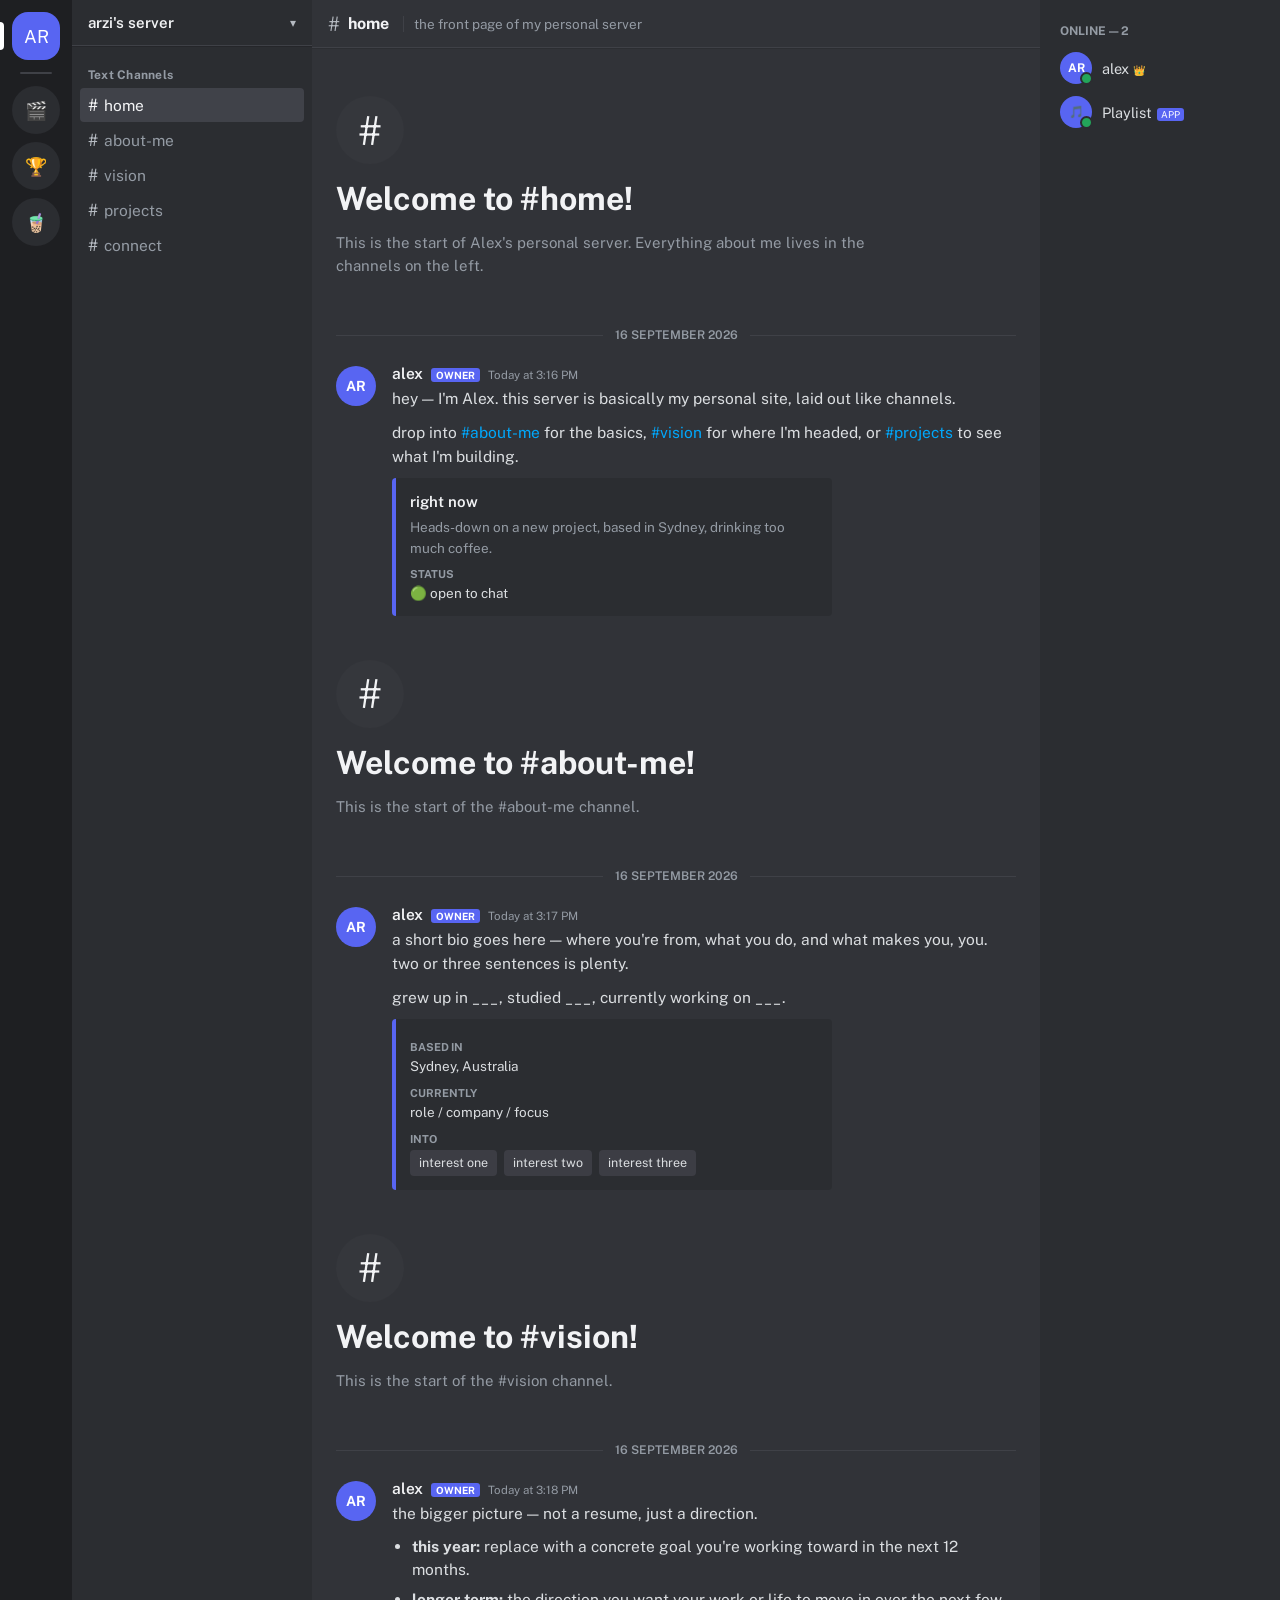
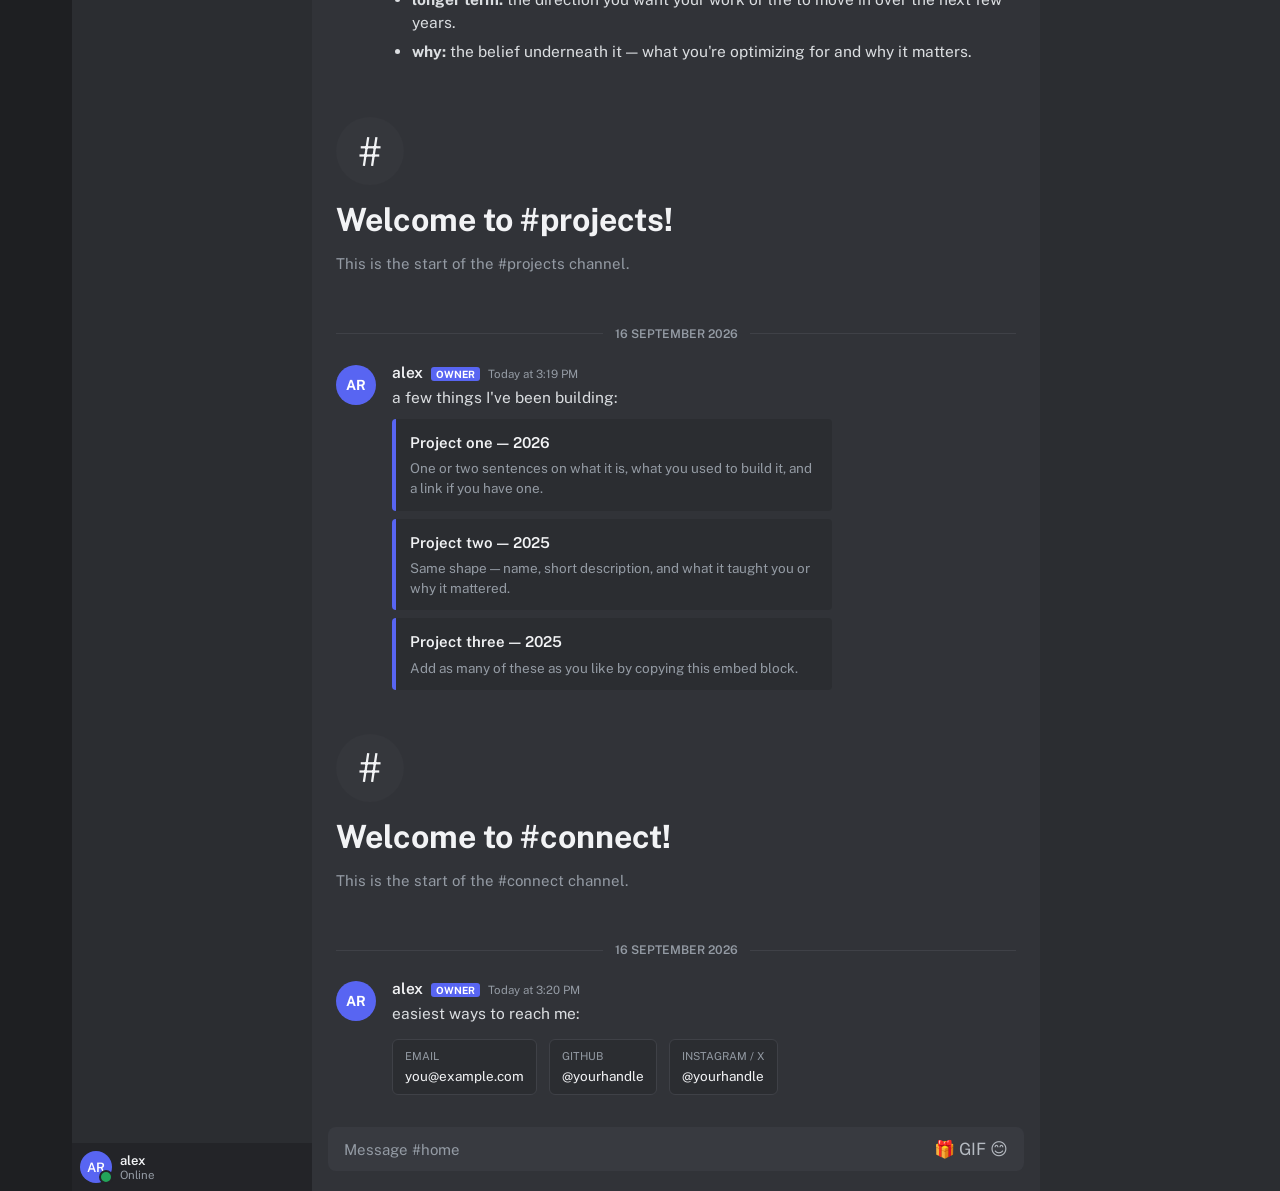
==== index.html @ 6d818368 "change to index" ====
<!DOCTYPE html>
<html lang="en">
<head>
<meta charset="UTF-8">
<meta name="viewport" content="width=device-width, initial-scale=1.0">
<title>arzi's server</title>
<link rel="preconnect" href="https://fonts.googleapis.com">
<link rel="preconnect" href="https://fonts.gstatic.com" crossorigin>
<link href="https://fonts.googleapis.com/css2?family=Ginto:wght@400;500;600;700&family=Public+Sans:wght@400;500;600;700&display=swap" rel="stylesheet">
<link rel="stylesheet" href="style.css">
</head>
<body>

<div class="mobile-bar">
  <button id="openSidebar" aria-label="Open channels">☰</button>
  <span class="hash" style="color:var(--icon);font-size:18px;">#</span>
  <span class="mcname" id="mobileChannelName">home</span>
</div>

<div class="sidebar-overlay" id="overlay"></div>

<div class="app">

  <!-- SERVER RAIL -->
  <nav class="server-rail" aria-label="Servers">
    <div class="server-icon active" title="arzi's server">AR</div>
    <div class="server-divider"></div>
    <div class="server-icon" title="other server">🎬</div>
    <div class="server-icon" title="other server">🏆</div>
    <div class="server-icon" title="other server">🧋</div>
  </nav>

  <!-- CHANNEL SIDEBAR -->
  <nav class="channel-sidebar" id="channelSidebar">
    <div class="server-header">
      arzi's server <span class="chev">▾</span>
    </div>
    <div class="channel-list" role="tablist" aria-label="Channels">
      <div class="category-label">Text Channels</div>
      <button class="channel-item" role="tab" data-target="home" aria-current="true">
        <span class="hash">#</span> home
      </button>
      <button class="channel-item" role="tab" data-target="about">
        <span class="hash">#</span> about-me
      </button>
      <button class="channel-item" role="tab" data-target="vision">
        <span class="hash">#</span> vision
      </button>
      <button class="channel-item" role="tab" data-target="projects">
        <span class="hash">#</span> projects
      </button>
      <button class="channel-item" role="tab" data-target="connect">
        <span class="hash">#</span> connect
      </button>
    </div>
    <div class="user-footer">
      <div class="user-avatar">AR</div>
      <div>
        <div class="uname">alex</div>
        <div class="ustatus">Online</div>
      </div>
    </div>
  </nav>

  <!-- MAIN -->
  <div class="main">
    <div class="top-bar">
      <span class="hash">#</span>
      <span class="cname" id="topChannelName">home</span>
      <span class="topic" id="topChannelTopic">the front page of my personal server</span>
    </div>

    <div class="chat-scroll">

      <!-- HOME -->
      <section class="panel active" id="panel-home">
        <div class="channel-intro">
          <div class="big-hash">#</div>
          <h1>Welcome to #home!</h1>
          <p>This is the start of Alex's personal server. Everything about me lives in the channels on the left.</p>
        </div>

        <div class="day-divider">16 SEPTEMBER 2026</div>

        <div class="message">
          <div class="msg-avatar">AR</div>
          <div class="msg-body">
            <div class="msg-head">
              <span class="msg-name">alex</span>
              <span class="msg-badge">OWNER</span>
              <span class="msg-time">Today at 3:16 PM</span>
            </div>
            <div class="msg-text">
              <p>hey — I'm Alex. this server is basically my personal site, laid out like channels.</p>
              <p>drop into <a href="#" data-jump="about">#about-me</a> for the basics, <a href="#" data-jump="vision">#vision</a> for where I'm headed, or <a href="#" data-jump="projects">#projects</a> to see what I'm building.</p>
              <div class="embed">
                <div class="e-title">right now</div>
                <div class="e-desc">Heads-down on a new project, based in Sydney, drinking too much coffee.</div>
                <div class="e-field">
                  <div class="fk">STATUS</div>
                  <div class="fv">🟢 open to chat</div>
                </div>
              </div>
            </div>
          </div>
        </div>
      </section>

      <!-- ABOUT -->
      <section class="panel" id="panel-about">
        <div class="channel-intro">
          <div class="big-hash">#</div>
          <h1>Welcome to #about-me!</h1>
          <p>This is the start of the #about-me channel.</p>
        </div>

        <div class="day-divider">16 SEPTEMBER 2026</div>

        <div class="message">
          <div class="msg-avatar">AR</div>
          <div class="msg-body">
            <div class="msg-head">
              <span class="msg-name">alex</span>
              <span class="msg-badge">OWNER</span>
              <span class="msg-time">Today at 3:17 PM</span>
            </div>
            <div class="msg-text">
              <p>a short bio goes here — where you're from, what you do, and what makes you, you. two or three sentences is plenty.</p>
              <p>grew up in ___, studied ___, currently working on ___.</p>
              <div class="embed">
                <div class="e-field">
                  <div class="fk">BASED IN</div>
                  <div class="fv">Sydney, Australia</div>
                </div>
                <div class="e-field">
                  <div class="fk">CURRENTLY</div>
                  <div class="fv">role / company / focus</div>
                </div>
                <div class="e-field">
                  <div class="fk">INTO</div>
                  <div class="fv">
                    <span class="pill-tag">interest one</span>
                    <span class="pill-tag">interest two</span>
                    <span class="pill-tag">interest three</span>
                  </div>
                </div>
              </div>
            </div>
          </div>
        </div>
      </section>

      <!-- VISION -->
      <section class="panel" id="panel-vision">
        <div class="channel-intro">
          <div class="big-hash">#</div>
          <h1>Welcome to #vision!</h1>
          <p>This is the start of the #vision channel.</p>
        </div>

        <div class="day-divider">16 SEPTEMBER 2026</div>

        <div class="message">
          <div class="msg-avatar">AR</div>
          <div class="msg-body">
            <div class="msg-head">
              <span class="msg-name">alex</span>
              <span class="msg-badge">OWNER</span>
              <span class="msg-time">Today at 3:18 PM</span>
            </div>
            <div class="msg-text">
              <p>the bigger picture — not a resume, just a direction.</p>
              <ul>
                <li><strong>this year:</strong> replace with a concrete goal you're working toward in the next 12 months.</li>
                <li><strong>longer term:</strong> the direction you want your work or life to move in over the next few years.</li>
                <li><strong>why:</strong> the belief underneath it — what you're optimizing for and why it matters.</li>
              </ul>
            </div>
          </div>
        </div>
      </section>

      <!-- PROJECTS -->
      <section class="panel" id="panel-projects">
        <div class="channel-intro">
          <div class="big-hash">#</div>
          <h1>Welcome to #projects!</h1>
          <p>This is the start of the #projects channel.</p>
        </div>

        <div class="day-divider">16 SEPTEMBER 2026</div>

        <div class="message">
          <div class="msg-avatar">AR</div>
          <div class="msg-body">
            <div class="msg-head">
              <span class="msg-name">alex</span>
              <span class="msg-badge">OWNER</span>
              <span class="msg-time">Today at 3:19 PM</span>
            </div>
            <div class="msg-text">
              <p>a few things I've been building:</p>
              <div class="embed">
                <div class="e-title">Project one — 2026</div>
                <div class="e-desc">One or two sentences on what it is, what you used to build it, and a link if you have one.</div>
              </div>
              <div class="embed">
                <div class="e-title">Project two — 2025</div>
                <div class="e-desc">Same shape — name, short description, and what it taught you or why it mattered.</div>
              </div>
              <div class="embed">
                <div class="e-title">Project three — 2025</div>
                <div class="e-desc">Add as many of these as you like by copying this embed block.</div>
              </div>
            </div>
          </div>
        </div>
      </section>

      <!-- CONNECT -->
      <section class="panel" id="panel-connect">
        <div class="channel-intro">
          <div class="big-hash">#</div>
          <h1>Welcome to #connect!</h1>
          <p>This is the start of the #connect channel.</p>
        </div>

        <div class="day-divider">16 SEPTEMBER 2026</div>

        <div class="message">
          <div class="msg-avatar">AR</div>
          <div class="msg-body">
            <div class="msg-head">
              <span class="msg-name">alex</span>
              <span class="msg-badge">OWNER</span>
              <span class="msg-time">Today at 3:20 PM</span>
            </div>
            <div class="msg-text">
              <p>easiest ways to reach me:</p>
              <div>
                <a class="link-embed" href="mailto:you@example.com"><span><span class="plat">EMAIL</span>you@example.com</span></a>
                <a class="link-embed" href="#"><span><span class="plat">GITHUB</span>@yourhandle</span></a>
                <a class="link-embed" href="#"><span><span class="plat">INSTAGRAM / X</span>@yourhandle</span></a>
              </div>
            </div>
          </div>
        </div>
      </section>

    </div>

    <div class="composer">
      <div class="composer-box">
        <span id="composerPlaceholder">Message #home</span>
        <span class="composer-icons">🎁 GIF 😊</span>
      </div>
    </div>
  </div>

  <!-- MEMBERS -->
  <aside class="members">
    <div class="glabel">ONLINE — 2</div>
    <div class="member">
      <div class="mav">AR</div>
      <div><span class="mname">alex</span><span class="mrole">👑</span></div>
    </div>
    <div class="member">
      <div class="mav bot">🎵</div>
      <div><span class="mname">Playlist</span><span class="mtag">APP</span></div>
    </div>
  </aside>

</div>

<script src="script.js"></script>

</body>
</html>
---- style.css ----
:root {
    --rail: #1e1f22;
    --sidebar: #2b2d31;
    --main: #313338;
    --card: #2b2d31;
    --hover: #35373c;
    --divider: #3f4147;
    --text: #dbdee1;
    --text-bright: #f2f3f5;
    --text-muted: #949ba4;
    --blurple: #5865f2;
    --green: #23a55a;
    --icon: #b5bac1;
  }
 
  * { box-sizing: border-box; }
 
  body {
    margin: 0;
    background: var(--main);
    color: var(--text);
    font-family: 'Public Sans', system-ui, sans-serif;
    -webkit-font-smoothing: antialiased;
    height: 100vh;
    overflow: hidden;
  }
 
  h1, h2, h3 { font-family: 'Ginto', 'Public Sans', sans-serif; margin: 0; }
  a { color: #00a8fc; text-decoration: none; }
  a:hover { text-decoration: underline; }
 
  .app {
    display: grid;
    grid-template-columns: 72px 240px 1fr 240px;
    height: 100vh;
  }
 
  /* ===== SERVER RAIL ===== */
  .server-rail {
    background: var(--rail);
    display: flex;
    flex-direction: column;
    align-items: center;
    padding: 12px 0;
    gap: 8px;
    overflow-y: auto;
  }
 
  .server-icon {
    width: 48px; height: 48px;
    border-radius: 50%;
    background: var(--sidebar);
    display: flex; align-items: center; justify-content: center;
    font-size: 18px;
    color: var(--text);
    cursor: pointer;
    transition: border-radius 0.15s ease, background 0.15s ease;
    flex-shrink: 0;
    position: relative;
  }
 
  .server-icon:hover { border-radius: 16px; background: var(--blurple); color: #fff; }
 
  .server-icon.active {
    border-radius: 16px;
    background: var(--blurple);
    color: #fff;
  }
 
  .server-icon.active::before {
    content: "";
    position: absolute;
    left: -12px;
    width: 4px; height: 28px;
    border-radius: 0 4px 4px 0;
    background: #fff;
  }
 
  .server-divider {
    width: 32px; height: 2px;
    background: var(--divider);
    border-radius: 1px;
    margin: 4px 0;
  }
 
  /* ===== CHANNEL SIDEBAR ===== */
  .channel-sidebar {
    background: var(--sidebar);
    display: flex;
    flex-direction: column;
  }
 
  .server-header {
    padding: 14px 16px;
    border-bottom: 1px solid var(--divider);
    display: flex;
    align-items: center;
    justify-content: space-between;
    font-weight: 600;
    color: var(--text-bright);
    font-size: 15px;
    box-shadow: 0 1px 0 rgba(0,0,0,0.15);
  }
 
  .server-header .chev { color: var(--icon); font-size: 12px; }
 
  .channel-list {
    flex: 1;
    padding: 12px 8px;
    overflow-y: auto;
  }
 
  .category-label {
    font-size: 12px;
    font-weight: 700;
    letter-spacing: 0.02em;
    color: var(--text-muted);
    padding: 6px 8px;
    margin-top: 4px;
    display: flex;
    align-items: center;
    justify-content: space-between;
  }
 
  .channel-item {
    display: flex;
    align-items: center;
    gap: 6px;
    padding: 7px 8px;
    border-radius: 4px;
    color: var(--text-muted);
    font-size: 15.5px;
    cursor: pointer;
    margin-bottom: 1px;
    border: none;
    background: none;
    width: 100%;
    text-align: left;
    font-family: inherit;
  }
 
  .channel-item .hash { font-size: 17px; color: var(--icon); font-weight: 500; }
 
  .channel-item:hover {
    background: var(--hover);
    color: var(--text);
  }
 
  .channel-item[aria-current="true"] {
    background: #404249;
    color: var(--text-bright);
  }
 
  .channel-item[aria-current="true"] .hash { color: var(--text-bright); }
 
  .user-footer {
    padding: 8px;
    background: #232428;
    display: flex;
    align-items: center;
    gap: 8px;
  }
 
  .user-avatar {
    width: 32px; height: 32px;
    border-radius: 50%;
    background: var(--blurple);
    display: flex; align-items: center; justify-content: center;
    font-size: 13px; color: #fff; font-weight: 600;
    position: relative;
    flex-shrink: 0;
  }
 
  .user-avatar::after {
    content: "";
    position: absolute;
    right: -1px; bottom: -1px;
    width: 10px; height: 10px;
    border-radius: 50%;
    background: var(--green);
    border: 2.5px solid #232428;
  }
 
  .user-footer .uname { font-size: 13px; color: var(--text-bright); font-weight: 600; }
  .user-footer .ustatus { font-size: 11.5px; color: var(--text-muted); }
 
  /* ===== MAIN ===== */
  .main {
    display: flex;
    flex-direction: column;
    min-width: 0;
  }
 
  .top-bar {
    height: 48px;
    border-bottom: 1px solid var(--divider);
    display: flex;
    align-items: center;
    padding: 0 16px;
    gap: 8px;
    box-shadow: 0 1px 0 rgba(0,0,0,0.1);
    flex-shrink: 0;
  }
 
  .top-bar .hash { color: var(--icon); font-size: 20px; }
  .top-bar .cname { font-weight: 700; color: var(--text-bright); font-size: 16px; }
  .top-bar .topic {
    color: var(--text-muted);
    font-size: 13.5px;
    padding-left: 10px;
    margin-left: 6px;
    border-left: 1px solid var(--divider);
    white-space: nowrap;
    overflow: hidden;
    text-overflow: ellipsis;
  }
 
  .chat-scroll {
    flex: 1;
    overflow-y: auto;
    padding: 24px 24px 8px;
  }
 
  .channel-intro {
    padding: 24px 0 20px;
  }
 
  .channel-intro .big-hash {
    width: 68px; height: 68px;
    border-radius: 50%;
    background: var(--hover);
    display: flex; align-items: center; justify-content: center;
    font-size: 40px;
    color: var(--text-bright);
    margin-bottom: 16px;
  }
 
  .channel-intro h1 {
    font-size: 32px;
    color: var(--text-bright);
    margin-bottom: 8px;
  }
 
  .channel-intro p {
    color: var(--text-muted);
    font-size: 15px;
    max-width: 60ch;
    line-height: 1.5;
  }
 
  .day-divider {
    display: flex;
    align-items: center;
    gap: 12px;
    color: var(--text-muted);
    font-size: 12px;
    font-weight: 600;
    margin: 16px 0 20px;
  }
 
  .day-divider::before, .day-divider::after {
    content: "";
    flex: 1;
    height: 1px;
    background: var(--divider);
  }
 
  .message {
    display: flex;
    gap: 16px;
    padding: 2px 8px;
    margin: 0 -8px 18px;
    border-radius: 6px;
  }
 
  .message:hover { background: rgba(0,0,0,0.08); }
 
  .msg-avatar {
    width: 40px; height: 40px;
    border-radius: 50%;
    background: var(--blurple);
    display: flex; align-items: center; justify-content: center;
    font-weight: 700; color: #fff; font-size: 14px;
    flex-shrink: 0;
    margin-top: 2px;
  }
 
  .msg-body { min-width: 0; flex: 1; }
 
  .msg-head {
    display: flex;
    align-items: baseline;
    gap: 8px;
    margin-bottom: 4px;
  }
 
  .msg-name { font-weight: 600; color: var(--text-bright); font-size: 15.5px; }
  .msg-time { font-size: 11.5px; color: var(--text-muted); }
  .msg-badge {
    font-size: 10px;
    font-weight: 700;
    background: var(--blurple);
    color: #fff;
    padding: 1px 5px;
    border-radius: 3px;
  }
 
  .msg-text { color: var(--text); font-size: 15.5px; line-height: 1.55; }
  .msg-text p { margin: 0 0 10px; }
  .msg-text p:last-child { margin-bottom: 0; }
 
  .msg-text ul { margin: 6px 0 10px; padding-left: 20px; }
  .msg-text li { margin-bottom: 6px; line-height: 1.5; }
 
  .embed {
    border-left: 4px solid var(--blurple);
    background: #2b2d31;
    border-radius: 4px;
    padding: 12px 14px;
    margin-top: 8px;
    max-width: 440px;
  }
 
  .embed .e-title { font-weight: 600; color: var(--text-bright); font-size: 15px; margin-bottom: 4px; }
  .embed .e-desc { color: var(--text-muted); font-size: 13.5px; line-height: 1.5; }
  .embed .e-field { margin-top: 8px; }
  .embed .e-field .fk { font-size: 11px; font-weight: 700; color: var(--text-muted); text-transform: none; }
  .embed .e-field .fv { font-size: 13.5px; color: var(--text); }
 
  .pill-tag {
    display: inline-block;
    background: #3c3d44;
    color: var(--text);
    font-size: 12.5px;
    padding: 3px 9px;
    border-radius: 4px;
    margin: 2px 4px 2px 0;
  }
 
  .link-embed {
    display: inline-flex;
    align-items: center;
    gap: 8px;
    background: #2b2d31;
    border: 1px solid var(--divider);
    border-radius: 6px;
    padding: 8px 12px;
    margin: 4px 8px 4px 0;
    color: var(--text-bright);
    font-size: 13.5px;
    text-decoration: none;
  }
  .link-embed:hover { background: var(--hover); text-decoration: none; }
  .link-embed .plat { color: var(--text-muted); font-size: 11px; display: block; }
 
  .composer {
    padding: 0 16px 20px;
    flex-shrink: 0;
  }
 
  .composer-box {
    background: #383a40;
    border-radius: 8px;
    padding: 12px 16px;
    color: var(--text-muted);
    font-size: 15px;
    display: flex;
    align-items: center;
    justify-content: space-between;
  }
 
  .composer-icons { display: flex; gap: 14px; color: var(--icon); font-size: 17px; }
 
  /* ===== MEMBER LIST ===== */
  .members {
    background: var(--sidebar);
    padding: 20px 12px;
    overflow-y: auto;
  }
 
  .members .glabel {
    font-size: 12px;
    font-weight: 700;
    color: var(--text-muted);
    padding: 4px 8px;
    margin-bottom: 4px;
  }
 
  .member {
    display: flex;
    align-items: center;
    gap: 10px;
    padding: 6px 8px;
    border-radius: 4px;
  }
 
  .member:hover { background: var(--hover); }
 
  .member .mav {
    width: 32px; height: 32px;
    border-radius: 50%;
    background: var(--blurple);
    display: flex; align-items: center; justify-content: center;
    font-size: 12px; font-weight: 700; color: #fff;
    position: relative;
    flex-shrink: 0;
  }
 
  .member .mav.bot { background: #5865f2; }
 
  .member .mav::after {
    content: "";
    position: absolute;
    right: -1px; bottom: -1px;
    width: 9px; height: 9px;
    border-radius: 50%;
    background: var(--green);
    border: 2px solid var(--sidebar);
  }
 
  .member .mname { font-size: 14.5px; color: var(--text); }
  .member .mrole { font-size: 10px; color: #f0b232; margin-left: 4px; }
  .member .mtag {
    font-size: 9.5px;
    background: var(--blurple);
    color: #fff;
    padding: 1px 4px;
    border-radius: 3px;
    margin-left: 5px;
  }
 
  /* ===== MOBILE ===== */
  .mobile-bar {
    display: none;
  }
 
  @media (max-width: 900px) {
    .app { grid-template-columns: 1fr; }
    .server-rail, .channel-sidebar, .members { display: none; }
    .server-rail.open, .channel-sidebar.open { display: flex; }
 
    .mobile-bar {
      display: flex;
      align-items: center;
      gap: 10px;
      height: 48px;
      padding: 0 12px;
      background: var(--sidebar);
      border-bottom: 1px solid var(--divider);
      flex-shrink: 0;
    }
    .mobile-bar button {
      background: none; border: none; color: var(--text-bright);
      font-size: 20px; cursor: pointer; padding: 4px;
    }
    .mobile-bar .mcname { font-weight: 700; color: var(--text-bright); }
 
    .sidebar-overlay {
      position: fixed; inset: 0;
      background: rgba(0,0,0,0.5);
      z-index: 20;
      display: none;
    }
    .sidebar-overlay.open { display: block; }
 
    .channel-sidebar.open {
      position: fixed;
      left: 0; top: 0; bottom: 0;
      width: 240px;
      z-index: 30;
    }
 
    .channel-intro h1 { font-size: 24px; }
    .embed { max-width: 100%; }
  }
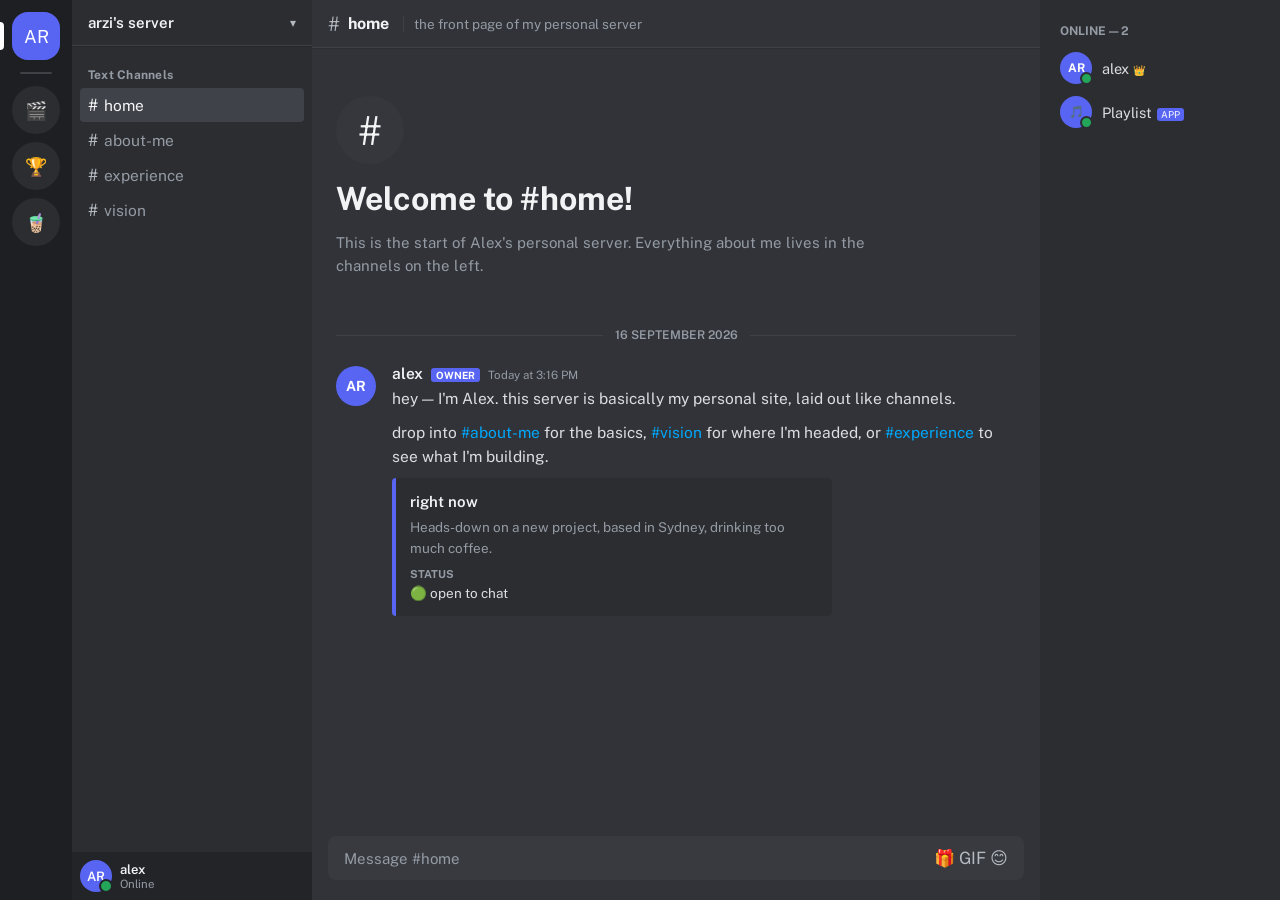
==== commit da4f0ef6: "removed connect" ====
--- a/index.html
+++ b/index.html
@@ -3,7 +3,7 @@
 <head>
 <meta charset="UTF-8">
 <meta name="viewport" content="width=device-width, initial-scale=1.0">
-<title>arzi's server</title>
+<title>arzi's server — #home</title>
 <link rel="preconnect" href="https://fonts.googleapis.com">
 <link rel="preconnect" href="https://fonts.gstatic.com" crossorigin>
 <link href="https://fonts.googleapis.com/css2?family=Ginto:wght@400;500;600;700&family=Public+Sans:wght@400;500;600;700&display=swap" rel="stylesheet">
@@ -14,7 +14,7 @@
 <div class="mobile-bar">
   <button id="openSidebar" aria-label="Open channels">☰</button>
   <span class="hash" style="color:var(--icon);font-size:18px;">#</span>
-  <span class="mcname" id="mobileChannelName">home</span>
+  <span class="mcname">home</span>
 </div>
 
 <div class="sidebar-overlay" id="overlay"></div>
@@ -35,23 +35,20 @@
     <div class="server-header">
       arzi's server <span class="chev">▾</span>
     </div>
-    <div class="channel-list" role="tablist" aria-label="Channels">
+    <div class="channel-list" aria-label="Channels">
       <div class="category-label">Text Channels</div>
-      <button class="channel-item" role="tab" data-target="home" aria-current="true">
+      <a class="channel-item" href="index.html" aria-current="true">
         <span class="hash">#</span> home
-      </button>
-      <button class="channel-item" role="tab" data-target="about">
+      </a>
+      <a class="channel-item" href="about-me.html">
         <span class="hash">#</span> about-me
-      </button>
-      <button class="channel-item" role="tab" data-target="vision">
+      </a>
+      <a class="channel-item" href="experience.html">
+        <span class="hash">#</span> experience
+      </a>
+      <a class="channel-item" href="vision.html">
         <span class="hash">#</span> vision
-      </button>
-      <button class="channel-item" role="tab" data-target="projects">
-        <span class="hash">#</span> projects
-      </button>
-      <button class="channel-item" role="tab" data-target="connect">
-        <span class="hash">#</span> connect
-      </button>
+      </a>
     </div>
     <div class="user-footer">
       <div class="user-avatar">AR</div>
@@ -66,15 +63,13 @@
   <div class="main">
     <div class="top-bar">
       <span class="hash">#</span>
-      <span class="cname" id="topChannelName">home</span>
-      <span class="topic" id="topChannelTopic">the front page of my personal server</span>
+      <span class="cname">home</span>
+      <span class="topic">the front page of my personal server</span>
     </div>
 
     <div class="chat-scroll">
-
-      <!-- HOME -->
-      <section class="panel active" id="panel-home">
-        <div class="channel-intro">
+      <section class="panel active">
+<div class="channel-intro">
           <div class="big-hash">#</div>
           <h1>Welcome to #home!</h1>
           <p>This is the start of Alex's personal server. Everything about me lives in the channels on the left.</p>
@@ -92,7 +87,7 @@
             </div>
             <div class="msg-text">
               <p>hey — I'm Alex. this server is basically my personal site, laid out like channels.</p>
-              <p>drop into <a href="#" data-jump="about">#about-me</a> for the basics, <a href="#" data-jump="vision">#vision</a> for where I'm headed, or <a href="#" data-jump="projects">#projects</a> to see what I'm building.</p>
+              <p>drop into <a href="about-me.html">#about-me</a> for the basics, <a href="vision.html">#vision</a> for where I'm headed, or <a href="experience.html">#experience</a> to see what I'm building.</p>
               <div class="embed">
                 <div class="e-title">right now</div>
                 <div class="e-desc">Heads-down on a new project, based in Sydney, drinking too much coffee.</div>
@@ -105,153 +100,11 @@
           </div>
         </div>
       </section>
-
-      <!-- ABOUT -->
-      <section class="panel" id="panel-about">
-        <div class="channel-intro">
-          <div class="big-hash">#</div>
-          <h1>Welcome to #about-me!</h1>
-          <p>This is the start of the #about-me channel.</p>
-        </div>
-
-        <div class="day-divider">16 SEPTEMBER 2026</div>
-
-        <div class="message">
-          <div class="msg-avatar">AR</div>
-          <div class="msg-body">
-            <div class="msg-head">
-              <span class="msg-name">alex</span>
-              <span class="msg-badge">OWNER</span>
-              <span class="msg-time">Today at 3:17 PM</span>
-            </div>
-            <div class="msg-text">
-              <p>a short bio goes here — where you're from, what you do, and what makes you, you. two or three sentences is plenty.</p>
-              <p>grew up in ___, studied ___, currently working on ___.</p>
-              <div class="embed">
-                <div class="e-field">
-                  <div class="fk">BASED IN</div>
-                  <div class="fv">Sydney, Australia</div>
-                </div>
-                <div class="e-field">
-                  <div class="fk">CURRENTLY</div>
-                  <div class="fv">role / company / focus</div>
-                </div>
-                <div class="e-field">
-                  <div class="fk">INTO</div>
-                  <div class="fv">
-                    <span class="pill-tag">interest one</span>
-                    <span class="pill-tag">interest two</span>
-                    <span class="pill-tag">interest three</span>
-                  </div>
-                </div>
-              </div>
-            </div>
-          </div>
-        </div>
-      </section>
-
-      <!-- VISION -->
-      <section class="panel" id="panel-vision">
-        <div class="channel-intro">
-          <div class="big-hash">#</div>
-          <h1>Welcome to #vision!</h1>
-          <p>This is the start of the #vision channel.</p>
-        </div>
-
-        <div class="day-divider">16 SEPTEMBER 2026</div>
-
-        <div class="message">
-          <div class="msg-avatar">AR</div>
-          <div class="msg-body">
-            <div class="msg-head">
-              <span class="msg-name">alex</span>
-              <span class="msg-badge">OWNER</span>
-              <span class="msg-time">Today at 3:18 PM</span>
-            </div>
-            <div class="msg-text">
-              <p>the bigger picture — not a resume, just a direction.</p>
-              <ul>
-                <li><strong>this year:</strong> replace with a concrete goal you're working toward in the next 12 months.</li>
-                <li><strong>longer term:</strong> the direction you want your work or life to move in over the next few years.</li>
-                <li><strong>why:</strong> the belief underneath it — what you're optimizing for and why it matters.</li>
-              </ul>
-            </div>
-          </div>
-        </div>
-      </section>
-
-      <!-- PROJECTS -->
-      <section class="panel" id="panel-projects">
-        <div class="channel-intro">
-          <div class="big-hash">#</div>
-          <h1>Welcome to #projects!</h1>
-          <p>This is the start of the #projects channel.</p>
-        </div>
-
-        <div class="day-divider">16 SEPTEMBER 2026</div>
-
-        <div class="message">
-          <div class="msg-avatar">AR</div>
-          <div class="msg-body">
-            <div class="msg-head">
-              <span class="msg-name">alex</span>
-              <span class="msg-badge">OWNER</span>
-              <span class="msg-time">Today at 3:19 PM</span>
-            </div>
-            <div class="msg-text">
-              <p>a few things I've been building:</p>
-              <div class="embed">
-                <div class="e-title">Project one — 2026</div>
-                <div class="e-desc">One or two sentences on what it is, what you used to build it, and a link if you have one.</div>
-              </div>
-              <div class="embed">
-                <div class="e-title">Project two — 2025</div>
-                <div class="e-desc">Same shape — name, short description, and what it taught you or why it mattered.</div>
-              </div>
-              <div class="embed">
-                <div class="e-title">Project three — 2025</div>
-                <div class="e-desc">Add as many of these as you like by copying this embed block.</div>
-              </div>
-            </div>
-          </div>
-        </div>
-      </section>
-
-      <!-- CONNECT -->
-      <section class="panel" id="panel-connect">
-        <div class="channel-intro">
-          <div class="big-hash">#</div>
-          <h1>Welcome to #connect!</h1>
-          <p>This is the start of the #connect channel.</p>
-        </div>
-
-        <div class="day-divider">16 SEPTEMBER 2026</div>
-
-        <div class="message">
-          <div class="msg-avatar">AR</div>
-          <div class="msg-body">
-            <div class="msg-head">
-              <span class="msg-name">alex</span>
-              <span class="msg-badge">OWNER</span>
-              <span class="msg-time">Today at 3:20 PM</span>
-            </div>
-            <div class="msg-text">
-              <p>easiest ways to reach me:</p>
-              <div>
-                <a class="link-embed" href="mailto:you@example.com"><span><span class="plat">EMAIL</span>you@example.com</span></a>
-                <a class="link-embed" href="#"><span><span class="plat">GITHUB</span>@yourhandle</span></a>
-                <a class="link-embed" href="#"><span><span class="plat">INSTAGRAM / X</span>@yourhandle</span></a>
-              </div>
-            </div>
-          </div>
-        </div>
-      </section>
-
     </div>
 
     <div class="composer">
       <div class="composer-box">
-        <span id="composerPlaceholder">Message #home</span>
+        <span>Message #home</span>
         <span class="composer-icons">🎁 GIF 😊</span>
       </div>
     </div>
--- a/style.css
+++ b/style.css
@@ -12,9 +12,9 @@
     --green: #23a55a;
     --icon: #b5bac1;
   }
- 
+
   * { box-sizing: border-box; }
- 
+
   body {
     margin: 0;
     background: var(--main);
@@ -24,17 +24,17 @@
     height: 100vh;
     overflow: hidden;
   }
- 
+
   h1, h2, h3 { font-family: 'Ginto', 'Public Sans', sans-serif; margin: 0; }
   a { color: #00a8fc; text-decoration: none; }
   a:hover { text-decoration: underline; }
- 
+
   .app {
     display: grid;
     grid-template-columns: 72px 240px 1fr 240px;
     height: 100vh;
   }
- 
+
   /* ===== SERVER RAIL ===== */
   .server-rail {
     background: var(--rail);
@@ -45,7 +45,7 @@
     gap: 8px;
     overflow-y: auto;
   }
- 
+
   .server-icon {
     width: 48px; height: 48px;
     border-radius: 50%;
@@ -58,15 +58,15 @@
     flex-shrink: 0;
     position: relative;
   }
- 
+
   .server-icon:hover { border-radius: 16px; background: var(--blurple); color: #fff; }
- 
+
   .server-icon.active {
     border-radius: 16px;
     background: var(--blurple);
     color: #fff;
   }
- 
+
   .server-icon.active::before {
     content: "";
     position: absolute;
@@ -75,21 +75,21 @@
     border-radius: 0 4px 4px 0;
     background: #fff;
   }
- 
+
   .server-divider {
     width: 32px; height: 2px;
     background: var(--divider);
     border-radius: 1px;
     margin: 4px 0;
   }
- 
+
   /* ===== CHANNEL SIDEBAR ===== */
   .channel-sidebar {
     background: var(--sidebar);
     display: flex;
     flex-direction: column;
   }
- 
+
   .server-header {
     padding: 14px 16px;
     border-bottom: 1px solid var(--divider);
@@ -101,15 +101,15 @@
     font-size: 15px;
     box-shadow: 0 1px 0 rgba(0,0,0,0.15);
   }
- 
+
   .server-header .chev { color: var(--icon); font-size: 12px; }
- 
+
   .channel-list {
     flex: 1;
     padding: 12px 8px;
     overflow-y: auto;
   }
- 
+
   .category-label {
     font-size: 12px;
     font-weight: 700;
@@ -121,7 +121,7 @@
     align-items: center;
     justify-content: space-between;
   }
- 
+
   .channel-item {
     display: flex;
     align-items: center;
@@ -138,21 +138,21 @@
     text-align: left;
     font-family: inherit;
   }
- 
+
   .channel-item .hash { font-size: 17px; color: var(--icon); font-weight: 500; }
- 
+
   .channel-item:hover {
     background: var(--hover);
     color: var(--text);
   }
- 
+
   .channel-item[aria-current="true"] {
     background: #404249;
     color: var(--text-bright);
   }
- 
+
   .channel-item[aria-current="true"] .hash { color: var(--text-bright); }
- 
+
   .user-footer {
     padding: 8px;
     background: #232428;
@@ -160,7 +160,7 @@
     align-items: center;
     gap: 8px;
   }
- 
+
   .user-avatar {
     width: 32px; height: 32px;
     border-radius: 50%;
@@ -170,7 +170,7 @@
     position: relative;
     flex-shrink: 0;
   }
- 
+
   .user-avatar::after {
     content: "";
     position: absolute;
@@ -180,17 +180,17 @@
     background: var(--green);
     border: 2.5px solid #232428;
   }
- 
+
   .user-footer .uname { font-size: 13px; color: var(--text-bright); font-weight: 600; }
   .user-footer .ustatus { font-size: 11.5px; color: var(--text-muted); }
- 
+
   /* ===== MAIN ===== */
   .main {
     display: flex;
     flex-direction: column;
     min-width: 0;
   }
- 
+
   .top-bar {
     height: 48px;
     border-bottom: 1px solid var(--divider);
@@ -201,7 +201,7 @@
     box-shadow: 0 1px 0 rgba(0,0,0,0.1);
     flex-shrink: 0;
   }
- 
+
   .top-bar .hash { color: var(--icon); font-size: 20px; }
   .top-bar .cname { font-weight: 700; color: var(--text-bright); font-size: 16px; }
   .top-bar .topic {
@@ -214,17 +214,17 @@
     overflow: hidden;
     text-overflow: ellipsis;
   }
- 
+
   .chat-scroll {
     flex: 1;
     overflow-y: auto;
     padding: 24px 24px 8px;
   }
- 
+
   .channel-intro {
     padding: 24px 0 20px;
   }
- 
+
   .channel-intro .big-hash {
     width: 68px; height: 68px;
     border-radius: 50%;
@@ -234,20 +234,20 @@
     color: var(--text-bright);
     margin-bottom: 16px;
   }
- 
+
   .channel-intro h1 {
     font-size: 32px;
     color: var(--text-bright);
     margin-bottom: 8px;
   }
- 
+
   .channel-intro p {
     color: var(--text-muted);
     font-size: 15px;
     max-width: 60ch;
     line-height: 1.5;
   }
- 
+
   .day-divider {
     display: flex;
     align-items: center;
@@ -257,14 +257,14 @@
     font-weight: 600;
     margin: 16px 0 20px;
   }
- 
+
   .day-divider::before, .day-divider::after {
     content: "";
     flex: 1;
     height: 1px;
     background: var(--divider);
   }
- 
+
   .message {
     display: flex;
     gap: 16px;
@@ -272,9 +272,9 @@
     margin: 0 -8px 18px;
     border-radius: 6px;
   }
- 
+
   .message:hover { background: rgba(0,0,0,0.08); }
- 
+
   .msg-avatar {
     width: 40px; height: 40px;
     border-radius: 50%;
@@ -284,16 +284,16 @@
     flex-shrink: 0;
     margin-top: 2px;
   }
- 
+
   .msg-body { min-width: 0; flex: 1; }
- 
+
   .msg-head {
     display: flex;
     align-items: baseline;
     gap: 8px;
     margin-bottom: 4px;
   }
- 
+
   .msg-name { font-weight: 600; color: var(--text-bright); font-size: 15.5px; }
   .msg-time { font-size: 11.5px; color: var(--text-muted); }
   .msg-badge {
@@ -304,14 +304,14 @@
     padding: 1px 5px;
     border-radius: 3px;
   }
- 
+
   .msg-text { color: var(--text); font-size: 15.5px; line-height: 1.55; }
   .msg-text p { margin: 0 0 10px; }
   .msg-text p:last-child { margin-bottom: 0; }
- 
+
   .msg-text ul { margin: 6px 0 10px; padding-left: 20px; }
   .msg-text li { margin-bottom: 6px; line-height: 1.5; }
- 
+
   .embed {
     border-left: 4px solid var(--blurple);
     background: #2b2d31;
@@ -320,13 +320,13 @@
     margin-top: 8px;
     max-width: 440px;
   }
- 
+
   .embed .e-title { font-weight: 600; color: var(--text-bright); font-size: 15px; margin-bottom: 4px; }
   .embed .e-desc { color: var(--text-muted); font-size: 13.5px; line-height: 1.5; }
   .embed .e-field { margin-top: 8px; }
   .embed .e-field .fk { font-size: 11px; font-weight: 700; color: var(--text-muted); text-transform: none; }
   .embed .e-field .fv { font-size: 13.5px; color: var(--text); }
- 
+
   .pill-tag {
     display: inline-block;
     background: #3c3d44;
@@ -336,7 +336,7 @@
     border-radius: 4px;
     margin: 2px 4px 2px 0;
   }
- 
+
   .link-embed {
     display: inline-flex;
     align-items: center;
@@ -352,12 +352,12 @@
   }
   .link-embed:hover { background: var(--hover); text-decoration: none; }
   .link-embed .plat { color: var(--text-muted); font-size: 11px; display: block; }
- 
+
   .composer {
     padding: 0 16px 20px;
     flex-shrink: 0;
   }
- 
+
   .composer-box {
     background: #383a40;
     border-radius: 8px;
@@ -368,16 +368,16 @@
     align-items: center;
     justify-content: space-between;
   }
- 
+
   .composer-icons { display: flex; gap: 14px; color: var(--icon); font-size: 17px; }
- 
+
   /* ===== MEMBER LIST ===== */
   .members {
     background: var(--sidebar);
     padding: 20px 12px;
     overflow-y: auto;
   }
- 
+
   .members .glabel {
     font-size: 12px;
     font-weight: 700;
@@ -385,7 +385,7 @@
     padding: 4px 8px;
     margin-bottom: 4px;
   }
- 
+
   .member {
     display: flex;
     align-items: center;
@@ -393,9 +393,9 @@
     padding: 6px 8px;
     border-radius: 4px;
   }
- 
+
   .member:hover { background: var(--hover); }
- 
+
   .member .mav {
     width: 32px; height: 32px;
     border-radius: 50%;
@@ -405,9 +405,9 @@
     position: relative;
     flex-shrink: 0;
   }
- 
+
   .member .mav.bot { background: #5865f2; }
- 
+
   .member .mav::after {
     content: "";
     position: absolute;
@@ -417,7 +417,7 @@
     background: var(--green);
     border: 2px solid var(--sidebar);
   }
- 
+
   .member .mname { font-size: 14.5px; color: var(--text); }
   .member .mrole { font-size: 10px; color: #f0b232; margin-left: 4px; }
   .member .mtag {
@@ -428,17 +428,17 @@
     border-radius: 3px;
     margin-left: 5px;
   }
- 
+
   /* ===== MOBILE ===== */
   .mobile-bar {
     display: none;
   }
- 
+
   @media (max-width: 900px) {
     .app { grid-template-columns: 1fr; }
     .server-rail, .channel-sidebar, .members { display: none; }
     .server-rail.open, .channel-sidebar.open { display: flex; }
- 
+
     .mobile-bar {
       display: flex;
       align-items: center;
@@ -454,7 +454,7 @@
       font-size: 20px; cursor: pointer; padding: 4px;
     }
     .mobile-bar .mcname { font-weight: 700; color: var(--text-bright); }
- 
+
     .sidebar-overlay {
       position: fixed; inset: 0;
       background: rgba(0,0,0,0.5);
@@ -462,14 +462,14 @@
       display: none;
     }
     .sidebar-overlay.open { display: block; }
- 
+
     .channel-sidebar.open {
       position: fixed;
       left: 0; top: 0; bottom: 0;
       width: 240px;
       z-index: 30;
     }
- 
+
     .channel-intro h1 { font-size: 24px; }
     .embed { max-width: 100%; }
   }
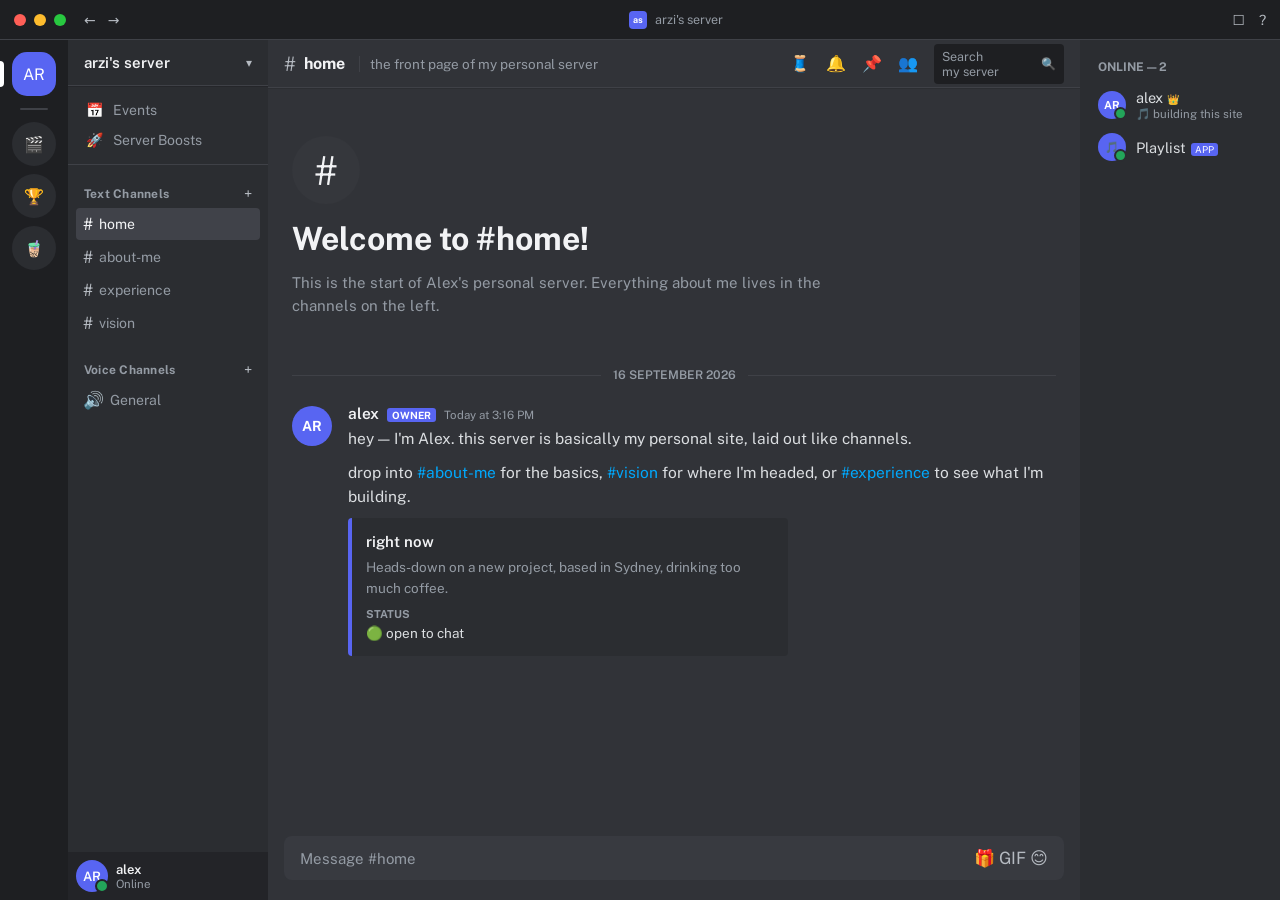
==== commit 4d2b1b21: "changed format" ====
--- a/index.html
+++ b/index.html
@@ -10,6 +10,27 @@
 <link rel="stylesheet" href="style.css">
 </head>
 <body>
+
+<!-- WINDOW CHROME -->
+<div class="window-bar">
+  <div class="traffic">
+    <span class="dot red"></span>
+    <span class="dot yellow"></span>
+    <span class="dot green"></span>
+  </div>
+  <div class="nav-arrows">
+    <span>&#8592;</span>
+    <span>&#8594;</span>
+  </div>
+  <div class="title-pill">
+    <span class="mini-avatar">as</span>
+    <span>arzi's server</span>
+  </div>
+  <div class="right-icons">
+    <span title="Inbox">&#9744;</span>
+    <span title="Help">?</span>
+  </div>
+</div>
 
 <div class="mobile-bar">
   <button id="openSidebar" aria-label="Open channels">☰</button>
@@ -33,10 +54,22 @@
   <!-- CHANNEL SIDEBAR -->
   <nav class="channel-sidebar" id="channelSidebar">
     <div class="server-header">
-      arzi's server <span class="chev">▾</span>
+      <span>arzi's server</span>
+      <div class="server-header-icons">
+        <span class="chev">▾</span>
+      </div>
     </div>
+
+    <div class="rail-links">
+      <a class="rail-link" href="#"><span class="rl-icon">📅</span> Events</a>
+      <a class="rail-link" href="#"><span class="rl-icon">🚀</span> Server Boosts</a>
+    </div>
+
     <div class="channel-list" aria-label="Channels">
-      <div class="category-label">Text Channels</div>
+      <div class="category-label">
+        <span>Text Channels</span>
+        <span class="cat-plus">+</span>
+      </div>
       <a class="channel-item" href="index.html" aria-current="true">
         <span class="hash">#</span> home
       </a>
@@ -49,6 +82,14 @@
       <a class="channel-item" href="vision.html">
         <span class="hash">#</span> vision
       </a>
+
+      <div class="category-label" style="margin-top:16px;">
+        <span>Voice Channels</span>
+        <span class="cat-plus">+</span>
+      </div>
+      <div class="channel-item voice-item">
+        <span class="hash">🔊</span> General
+      </div>
     </div>
     <div class="user-footer">
       <div class="user-avatar">AR</div>
@@ -65,6 +106,16 @@
       <span class="hash">#</span>
       <span class="cname">home</span>
       <span class="topic">the front page of my personal server</span>
+      <div class="top-bar-icons">
+        <span class="tb-icon" title="Threads">🧵</span>
+        <span class="tb-icon" title="Notifications">🔔</span>
+        <span class="tb-icon" title="Pinned messages">📌</span>
+        <span class="tb-icon" title="Members">👥</span>
+        <div class="search-box">
+          <span>Search my server</span>
+          <span class="search-icon">🔍</span>
+        </div>
+      </div>
     </div>
 
     <div class="chat-scroll">
@@ -115,11 +166,16 @@
     <div class="glabel">ONLINE — 2</div>
     <div class="member">
       <div class="mav">AR</div>
-      <div><span class="mname">alex</span><span class="mrole">👑</span></div>
+      <div class="mtext">
+        <div><span class="mname">alex</span><span class="mrole">👑</span></div>
+        <div class="mstatus">🎵 building this site</div>
+      </div>
     </div>
     <div class="member">
       <div class="mav bot">🎵</div>
-      <div><span class="mname">Playlist</span><span class="mtag">APP</span></div>
+      <div class="mtext">
+        <div><span class="mname">Playlist</span><span class="mtag">APP</span></div>
+      </div>
     </div>
   </aside>
 
--- a/style.css
+++ b/style.css
@@ -23,16 +23,61 @@
     -webkit-font-smoothing: antialiased;
     height: 100vh;
     overflow: hidden;
+    display: flex;
+    flex-direction: column;
   }
 
   h1, h2, h3 { font-family: 'Ginto', 'Public Sans', sans-serif; margin: 0; }
   a { color: #00a8fc; text-decoration: none; }
   a:hover { text-decoration: underline; }
 
+  /* ===== WINDOW CHROME ===== */
+  .window-bar {
+    height: 40px;
+    background: #1e1f22;
+    display: flex;
+    align-items: center;
+    padding: 0 14px;
+    gap: 18px;
+    flex-shrink: 0;
+    border-bottom: 1px solid var(--divider);
+  }
+
+  .window-bar .traffic { display: flex; gap: 8px; }
+  .window-bar .dot { width: 12px; height: 12px; border-radius: 50%; }
+  .window-bar .dot.red { background: #ff5f57; }
+  .window-bar .dot.yellow { background: #febc2e; }
+  .window-bar .dot.green { background: #28c840; }
+
+  .window-bar .nav-arrows { display: flex; gap: 12px; color: var(--icon); font-size: 14px; }
+
+  .window-bar .title-pill {
+    flex: 1;
+    display: flex;
+    justify-content: center;
+    align-items: center;
+    gap: 8px;
+    color: var(--text-muted);
+    font-size: 12.5px;
+  }
+
+  .window-bar .title-pill .mini-avatar {
+    width: 18px; height: 18px;
+    border-radius: 4px;
+    background: var(--blurple);
+    color: #fff;
+    font-size: 9px;
+    display: flex; align-items: center; justify-content: center;
+    font-weight: 700;
+  }
+
+  .window-bar .right-icons { display: flex; gap: 14px; color: var(--icon); font-size: 14px; }
+
   .app {
     display: grid;
-    grid-template-columns: 72px 240px 1fr 240px;
-    height: 100vh;
+    grid-template-columns: 68px 200px 1fr 200px;
+    flex: 1;
+    min-height: 0;
   }
 
   /* ===== SERVER RAIL ===== */
@@ -47,11 +92,11 @@
   }
 
   .server-icon {
-    width: 48px; height: 48px;
+    width: 44px; height: 44px;
     border-radius: 50%;
     background: var(--sidebar);
     display: flex; align-items: center; justify-content: center;
-    font-size: 18px;
+    font-size: 16px;
     color: var(--text);
     cursor: pointer;
     transition: border-radius 0.15s ease, background 0.15s ease;
@@ -59,10 +104,10 @@
     position: relative;
   }
 
-  .server-icon:hover { border-radius: 16px; background: var(--blurple); color: #fff; }
+  .server-icon:hover { border-radius: 15px; background: var(--blurple); color: #fff; }
 
   .server-icon.active {
-    border-radius: 16px;
+    border-radius: 15px;
     background: var(--blurple);
     color: #fff;
   }
@@ -71,13 +116,13 @@
     content: "";
     position: absolute;
     left: -12px;
-    width: 4px; height: 28px;
+    width: 4px; height: 26px;
     border-radius: 0 4px 4px 0;
     background: #fff;
   }
 
   .server-divider {
-    width: 32px; height: 2px;
+    width: 28px; height: 2px;
     background: var(--divider);
     border-radius: 1px;
     margin: 4px 0;
@@ -103,10 +148,33 @@
   }
 
   .server-header .chev { color: var(--icon); font-size: 12px; }
+  .server-header-icons { display: flex; align-items: center; gap: 10px; }
+
+  .rail-links {
+    padding: 10px 12px;
+    display: flex;
+    flex-direction: column;
+    gap: 2px;
+    border-bottom: 1px solid var(--divider);
+  }
+
+  .rail-link {
+    display: flex;
+    align-items: center;
+    gap: 10px;
+    padding: 6px 6px;
+    border-radius: 4px;
+    color: var(--text-muted);
+    font-size: 14px;
+    text-decoration: none;
+  }
+
+  .rail-link:hover { background: var(--hover); color: var(--text); text-decoration: none; }
+  .rail-link .rl-icon { font-size: 14px; }
 
   .channel-list {
     flex: 1;
-    padding: 12px 8px;
+    padding: 10px 8px;
     overflow-y: auto;
   }
 
@@ -122,14 +190,23 @@
     justify-content: space-between;
   }
 
+  .cat-plus { color: var(--icon); font-size: 15px; font-weight: 400; cursor: pointer; }
+
+  .voice-item {
+    color: var(--text-muted);
+    cursor: default;
+  }
+  .voice-item:hover { background: var(--hover); color: var(--text); }
+  .voice-item .hash { font-size: 14px; }
+
   .channel-item {
     display: flex;
     align-items: center;
     gap: 6px;
-    padding: 7px 8px;
-    border-radius: 4px;
-    color: var(--text-muted);
-    font-size: 15.5px;
+    padding: 6px 7px;
+    border-radius: 4px;
+    color: var(--text-muted);
+    font-size: 14px;
     cursor: pointer;
     margin-bottom: 1px;
     border: none;
@@ -213,7 +290,39 @@
     white-space: nowrap;
     overflow: hidden;
     text-overflow: ellipsis;
-  }
+    flex: 1;
+    min-width: 0;
+  }
+
+  .top-bar-icons {
+    margin-left: auto;
+    display: flex;
+    align-items: center;
+    gap: 16px;
+    flex-shrink: 0;
+  }
+
+  .tb-icon {
+    color: var(--icon);
+    font-size: 16px;
+    cursor: pointer;
+  }
+  .tb-icon:hover { color: var(--text); }
+
+  .search-box {
+    background: #1e1f22;
+    border-radius: 4px;
+    padding: 5px 8px;
+    font-size: 12.5px;
+    color: var(--text-muted);
+    display: flex;
+    align-items: center;
+    justify-content: space-between;
+    gap: 40px;
+    width: 130px;
+    cursor: text;
+  }
+  .search-icon { font-size: 12px; }
 
   .chat-scroll {
     flex: 1;
@@ -374,7 +483,7 @@
   /* ===== MEMBER LIST ===== */
   .members {
     background: var(--sidebar);
-    padding: 20px 12px;
+    padding: 16px 10px;
     overflow-y: auto;
   }
 
@@ -397,11 +506,11 @@
   .member:hover { background: var(--hover); }
 
   .member .mav {
-    width: 32px; height: 32px;
+    width: 28px; height: 28px;
     border-radius: 50%;
     background: var(--blurple);
     display: flex; align-items: center; justify-content: center;
-    font-size: 12px; font-weight: 700; color: #fff;
+    font-size: 11px; font-weight: 700; color: #fff;
     position: relative;
     flex-shrink: 0;
   }
@@ -429,15 +538,25 @@
     margin-left: 5px;
   }
 
+  .member .mtext { min-width: 0; }
+  .member .mstatus {
+    font-size: 11.5px;
+    color: var(--text-muted);
+    white-space: nowrap;
+    overflow: hidden;
+    text-overflow: ellipsis;
+  }
+
   /* ===== MOBILE ===== */
   .mobile-bar {
     display: none;
   }
 
   @media (max-width: 900px) {
+    .window-bar { display: none; }
     .app { grid-template-columns: 1fr; }
     .server-rail, .channel-sidebar, .members { display: none; }
-    .server-rail.open, .channel-sidebar.open { display: flex; }
+    .channel-sidebar.open { display: flex; }
 
     .mobile-bar {
       display: flex;
@@ -472,4 +591,7 @@
 
     .channel-intro h1 { font-size: 24px; }
     .embed { max-width: 100%; }
+    .search-box { display: none; }
+    .top-bar-icons { gap: 12px; }
+    .top-bar .topic { display: none; }
   }
